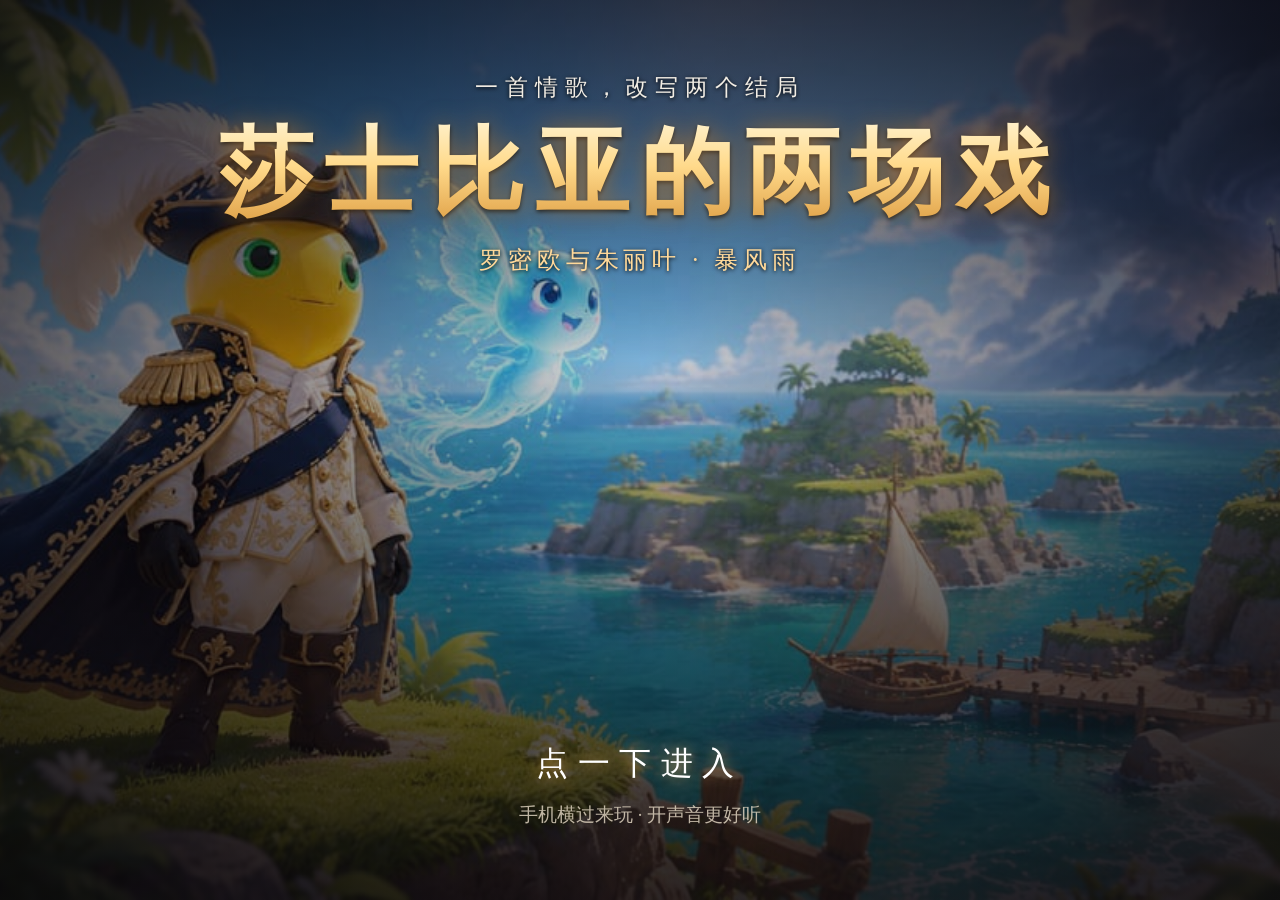
==== index.html @ c7bbabd3 "第 55 轮第一批：一根手指玩（屏幕哪里按都能走），朝走路方向自动唱，音符拐弯追前方约 110 度内的怪，基本必中；技能重做成'唱法'（情歌、回声、环绕声、低音鼓、颤音、抛玫瑰）和'心情'（热恋、心跳" ====
<!doctype html>
<html lang="zh-CN">
<head>
<meta charset="utf-8">
<meta name="viewport" content="width=device-width, initial-scale=1, maximum-scale=1, user-scalable=no, viewport-fit=cover">
<meta name="apple-mobile-web-app-capable" content="yes">
<meta name="mobile-web-app-capable" content="yes">
<meta name="apple-mobile-web-app-status-bar-style" content="black-translucent">
<meta name="apple-mobile-web-app-title" content="罗密欧与朱丽叶">
<link rel="manifest" href="manifest.webmanifest">
<link rel="apple-touch-icon" href="assets/icons/icon-180.png">
<meta name="theme-color" content="#000000">
<title>罗密欧与朱丽叶</title>
<link rel="stylesheet" href="src/style.css?v=20261031k">
<script type="importmap">{ "imports": { "three": "./vendor/three/three.module.js", "three/addons/": "./vendor/three/addons/" } }</script>
</head>
<body>
<div id="stage">
  <canvas id="game"></canvas>
  <div id="hud">加载中……</div>
  <div id="buttons">
    <button id="b-less">怪 −100</button>
    <button id="b-more">怪 +100</button>
    <button id="b-shots">子弹 ×1</button>
    <button id="b-quality">画质 高</button>
    <button id="b-god">无敌 开</button>
  </div>
</div>
<div id="boot"><div class="bt"><small>一首情歌，改写两个结局</small><h1>莎士比亚的两场戏</h1><p>正在打开剧场……</p></div></div>
<div id="rotate">请把手机横过来<small>转不过来的话，先关掉控制中心里的"竖排方向锁定"</small></div>
<script type="module" src="src/boot.js?v=20261031k"></script>
</body>
</html>
---- src/style.css ----
html, body {
  margin: 0; height: 100%; background: #000; overflow: hidden;
  touch-action: none; -webkit-user-select: none; user-select: none; -webkit-touch-callout: none;
}
/* 画面固定 16:9，大小由 main.js 按屏幕算好，居中，多出来的地方是黑边 */
#stage { position: absolute; left: 50%; top: 50%; transform: translate(-50%, -50%); background: #000;
  --sl: env(safe-area-inset-left, 0px); --sr: env(safe-area-inset-right, 0px); --sb: env(safe-area-inset-bottom, 0px); }
#game { display: block; width: 100%; height: 100%; }

#hud {
  position: absolute; left: 8px; top: 6px; color: #fff; pointer-events: none; white-space: pre;
  font: 12px/1.45 -apple-system, "PingFang SC", "Noto Sans SC", sans-serif; text-shadow: 0 1px 2px #000;
}
#buttons { position: absolute; right: 8px; top: 6px; display: flex; gap: 6px; }
#buttons button {
  font: 12px -apple-system, "PingFang SC", "Noto Sans SC", sans-serif; color: #fff;
  background: rgba(0, 0, 0, .45); border: 1px solid rgba(255, 255, 255, .4); border-radius: 6px; padding: 5px 8px;
}

/* 摇杆：手指按下的地方就是摇杆中心 */
.stick {
  position: fixed; width: 120px; height: 120px; margin: -60px 0 0 -60px; border-radius: 50%;
  border: 2px solid rgba(255, 255, 255, .35); background: rgba(255, 255, 255, .08); pointer-events: none; display: none;
}
.stick .knob {
  position: absolute; left: 50%; top: 50%; width: 52px; height: 52px; margin: -26px 0 0 -26px;
  border-radius: 50%; background: rgba(255, 255, 255, .45);
}

#rotate {
  position: fixed; inset: 0; display: none; align-items: center; justify-content: center; flex-direction: column;
  gap: 10px; text-align: center; color: #fff; background: #111; padding: 24px; z-index: 60;
  font: 18px/1.6 -apple-system, "PingFang SC", "Noto Sans SC", sans-serif;
}
#rotate small { font-size: 13px; opacity: .7; }
body.portrait #rotate { display: flex; }

/* ---------- 正式游戏的界面（src/game.js）。--u 是画面高度的 1%，字和框跟着画面大小缩放 ---------- */
#ui { position: absolute; inset: 0; pointer-events: none; color: #f2ede4;
  font-family: "Songti SC", "STSong", "Noto Serif SC", "Noto Serif CJK SC", serif; }
#ui .hide { display: none !important; }
#ui [data-ui], #ui button { pointer-events: auto; }
#vignette { position: absolute; inset: 0; background: radial-gradient(ellipse at 50% 45%, rgba(0,0,0,0) 55%, rgba(8,6,12,.55) 100%); }
#stage.freeze canvas { filter: sepia(.55) contrast(1.08) brightness(.9); transition: filter .8s; }

#bars { position: absolute; left: calc(var(--u) * 2.5 + var(--sl)); top: calc(var(--u) * 2.5); display: grid; gap: calc(var(--u) * .8);
  grid-template-columns: calc(var(--u) * 34) auto; align-items: center; }
#bars .hpbar, #bars .xpbar { height: calc(var(--u) * 1.6); background: rgba(10,8,14,.6); border: 1px solid rgba(217,164,65,.7); border-radius: 99px; overflow: hidden; }
#bars .xpbar { height: calc(var(--u) * 1.1); grid-column: 1; }
#bars .hpbar i, #bars .xpbar i { display: block; height: 100%; width: 0; }
#bars .hpbar i { background: linear-gradient(90deg, #a3283a, #e0566a); }
#bars .xpbar i { background: linear-gradient(90deg, #3fb0a6, #9ff3e8); box-shadow: 0 0 8px #7fe3d8; }
#bars .lv { grid-column: 2; grid-row: 1 / span 2; font-size: calc(var(--u) * 3.4); color: #ffd99a; text-shadow: 0 1px 3px #000; }
#actinfo { position: absolute; right: calc(var(--u) * 2.5 + var(--sr)); top: calc(var(--u) * 2.2); text-align: right; text-shadow: 0 1px 3px #000; }
#actinfo b { display: block; font-size: calc(var(--u) * 3.2); color: #ffd99a; letter-spacing: .1em; }
#actinfo span { font-size: calc(var(--u) * 2.6); opacity: .85; }

#bark { position: absolute; left: 50%; top: calc(var(--u) * 9); transform: translateX(-50%); display: flex; align-items: center;
  gap: calc(var(--u) * 1.4); max-width: 70%; padding: calc(var(--u) * .9) calc(var(--u) * 2.4) calc(var(--u) * .9) calc(var(--u) * .9);
  background: rgba(20,18,28,.82); border: 1px solid rgba(217,164,65,.6); border-radius: 99px; }
#bark.pop { animation: barkin .25s ease-out; }
@keyframes barkin { from { opacity: 0; transform: translate(-50%, -30%); } }
#bark img { width: calc(var(--u) * 7); height: calc(var(--u) * 7); border-radius: 50%; object-fit: cover; object-position: 50% 12%; border: 1px solid #d9a441; }
#bark b { display: block; color: #ffd99a; font-size: calc(var(--u) * 2.4); }
#bark span { font-size: calc(var(--u) * 3); }

#dlg { position: absolute; inset: 0; background: linear-gradient(to top, rgba(8,6,12,.75), rgba(8,6,12,0) 55%); }
#dlg .por { position: absolute; bottom: 0; height: 62%; aspect-ratio: 3 / 4; }
#dlg .por img { width: 100%; height: 100%; object-fit: cover; -webkit-mask-image: radial-gradient(ellipse 60% 62% at 50% 42%, #000 62%, transparent 100%);
  mask-image: radial-gradient(ellipse 60% 62% at 50% 42%, #000 62%, transparent 100%); }
#dlg.side-left .por { left: calc(3% + var(--sl)); }
#dlg.side-right .por { right: calc(3% + var(--sr)); }
#dlg.side-center .por { display: none; }
#dlg .box { position: absolute; bottom: calc(var(--u) * 4 + var(--sb)); left: 24%; right: 24%; min-height: calc(var(--u) * 16);
  padding: calc(var(--u) * 2.2) calc(var(--u) * 3); background: rgba(20,18,28,.88); border: 1px solid #d9a441; border-radius: calc(var(--u) * 1.2);
  box-shadow: 0 0 calc(var(--u) * 3) rgba(0,0,0,.6); }
#dlg.side-left .box { left: 30%; right: calc(6% + var(--sr)); }
#dlg.side-right .box { left: calc(6% + var(--sl)); right: 30%; }
#dlg .who { display: block; color: #ffd99a; font-size: calc(var(--u) * 3); margin-bottom: calc(var(--u) * 1); letter-spacing: .08em; }
#dlg .txt { font-size: calc(var(--u) * 4); line-height: 1.5; }
#dlg.side-center .txt { font-style: italic; text-align: center; color: #e8dcc8; }
#dlg .more { position: absolute; right: calc(var(--u) * 2); bottom: calc(var(--u) * 1.2); font-size: calc(var(--u) * 2.2); color: #d9a441; animation: blink 1s infinite; }
@keyframes blink { 50% { opacity: .2; } }
#dlg .skip, #art button, #cards button { font-family: inherit; color: #f2ede4; cursor: pointer; }
#dlg .skip { position: absolute; right: calc(var(--u) * 2.5 + var(--sr)); top: calc(var(--u) * 2.5); font-size: calc(var(--u) * 2.6);
  background: rgba(20,18,28,.7); border: 1px solid rgba(217,164,65,.6); border-radius: 99px; padding: calc(var(--u) * .6) calc(var(--u) * 2); }

#cards { position: absolute; inset: 0; background: rgba(8,6,12,.62); display: flex; flex-direction: column; align-items: center; justify-content: center; }
#cards h2 { margin: 0 0 calc(var(--u) * 3); font-size: calc(var(--u) * 4.6); font-weight: normal; color: #ffd99a; letter-spacing: .1em; text-shadow: 0 0 12px #000; }
#cards .row { display: flex; gap: calc(var(--u) * 3); }
#cards button { width: calc(var(--u) * 40); min-height: calc(var(--u) * 48); display: flex; flex-direction: column; align-items: center; gap: calc(var(--u) * 1.4);
  padding: calc(var(--u) * 3) calc(var(--u) * 2.4); background: linear-gradient(#2a2232, #1a1622); border: 2px solid #d9a441;
  border-radius: calc(var(--u) * 1.4); box-shadow: inset 0 0 0 calc(var(--u) * .6) #1a1622, inset 0 0 0 calc(var(--u) * .8) rgba(217,164,65,.5), 0 calc(var(--u) * 1) calc(var(--u) * 3) rgba(0,0,0,.6);
  animation: cardin .3s ease-out backwards; }
#cards button:nth-child(2) { animation-delay: .06s; } #cards button:nth-child(3) { animation-delay: .12s; }
@keyframes cardin { from { opacity: 0; transform: translateY(calc(var(--u) * 6)) scale(.9); } }
#cards button:active { transform: scale(.96); }
#cards b { font-size: calc(var(--u) * 5.4); color: #ffd99a; font-weight: normal; letter-spacing: .1em; }
#cards em { font-style: normal; font-size: calc(var(--u) * 2.4); color: #7fe3d8; }
#cards small { font-size: calc(var(--u) * 3); line-height: 1.45; }
#cards q { font-size: calc(var(--u) * 2.5); line-height: 1.5; font-style: italic; color: #d8c8b0; margin-top: auto; }
#cards.choice q { font-size: calc(var(--u) * 3.6); color: #f2ede4; margin: auto 0; }
#cards.choice b { font-size: calc(var(--u) * 3.2); order: 2; }
#cards.choice small { order: 3; font-size: calc(var(--u) * 2.4); opacity: .8; }

#art { position: absolute; inset: 0; background: radial-gradient(ellipse at 40% 50%, #2a2028, #0c0a10); display: flex; align-items: center;
  justify-content: center; gap: calc(var(--u) * 5); animation: artin 1.2s ease-out; }
@keyframes artin { from { opacity: 0; } }
#art .frame { height: 80%; padding: calc(var(--u) * 1.6); background: linear-gradient(135deg, #8a6420, #e6c06a 30%, #9a6e22 55%, #f0d488 80%, #7a5418);
  box-shadow: 0 0 calc(var(--u) * 6) rgba(0,0,0,.8), inset 0 0 calc(var(--u) * 1) rgba(0,0,0,.6); }
#art .frame img { height: 100%; display: block; box-shadow: inset 0 0 20px #000; }
#art .info { width: 40%; }
#art h2 { margin: 0; font-size: calc(var(--u) * 4.4); font-weight: normal; color: #ffd99a; line-height: 1.35; }
#art .by, #art .where { margin: calc(var(--u) * 1) 0 0; font-size: calc(var(--u) * 2.8); opacity: .85; }
#art ul { margin: calc(var(--u) * 2.6) 0 0; padding-left: 1.1em; font-size: calc(var(--u) * 2.9); line-height: 1.55; }
#art li { margin-bottom: calc(var(--u) * 1.2); }
#art li.lead { list-style: none; margin-left: -1.1em; color: #e8a0a8; }
#art .btns { margin-top: calc(var(--u) * 3); display: flex; gap: calc(var(--u) * 2); }
#art button { font-size: calc(var(--u) * 3.2); padding: calc(var(--u) * 1.2) calc(var(--u) * 4); background: #2a2232; border: 1px solid #d9a441; border-radius: 99px; }

#title { position: absolute; inset: 0; background: #0c0a10; overflow: hidden; }
#title .tbg { position: absolute; inset: 0; }
#title .tbg img { width: 100%; height: 100%; object-fit: cover; filter: blur(6px) brightness(.45) saturate(1.1); transform: scale(1.08); }
#title .thead { position: absolute; left: 0; right: 0; top: calc(var(--u) * 5); text-align: center; }
#title h1 { margin: 0; font-size: calc(var(--u) * 8.5); font-weight: normal; color: #ffd99a; letter-spacing: .14em;
  text-shadow: 0 0 calc(var(--u) * 3) rgba(255,184,92,.55), 0 2px 4px #000; }
#title .sub { margin: calc(var(--u) * 1) 0 0; font-size: calc(var(--u) * 3.2); color: #e8dcc8; text-shadow: 0 1px 3px #000; }
#title .stories { position: absolute; left: 50%; top: calc(var(--u) * 24); transform: translateX(-50%); display: flex; gap: calc(var(--u) * 4); }
#title .story { position: relative; width: calc(var(--u) * 64); height: calc(var(--u) * 46); border-radius: calc(var(--u) * 1.6); overflow: hidden;
  border: 2px solid #d9a441; box-shadow: 0 calc(var(--u) * 1.5) calc(var(--u) * 5) rgba(0,0,0,.7); animation: cardin .5s ease-out backwards; }
#title .story:nth-child(2) { animation-delay: .1s; }
#title .story > img { width: 100%; height: 100%; object-fit: cover; animation: kenburns 18s ease-in-out infinite alternate; }
#title .story .st { position: absolute; left: 0; right: 0; bottom: 0; padding: calc(var(--u) * 6) calc(var(--u) * 2.4) calc(var(--u) * 2);
  background: linear-gradient(to top, rgba(8,6,12,.92), rgba(8,6,12,.6) 60%, rgba(8,6,12,0)); }
#title .story b { display: block; font-size: calc(var(--u) * 3.8); font-weight: normal; color: #ffd99a; letter-spacing: .06em; }
#title .story small { display: block; margin-top: calc(var(--u) * .4); font-size: calc(var(--u) * 2.4); color: #e8dcc8; opacity: .85; }
#title .sb { display: flex; gap: calc(var(--u) * 1.4); margin-top: calc(var(--u) * 1.4); }
#title button, #over button, #mem button, #how button { font-family: inherit; color: #f2ede4; cursor: pointer; font-size: calc(var(--u) * 2.8);
  background: rgba(20,18,28,.75); border: 1px solid rgba(217,164,65,.7); border-radius: 99px; padding: calc(var(--u) * .9) calc(var(--u) * 2.6); }
#title button.main, #over button:first-child { background: linear-gradient(#e6b65a, #b9822a); color: #1b1410; border-color: #ffe0a0; font-weight: bold; }
#title.loading .sb button { opacity: .4; pointer-events: none; }
#title .tfoot { position: absolute; left: 0; right: 0; bottom: calc(var(--u) * 9 + var(--sb)); display: flex; justify-content: center; align-items: center; gap: calc(var(--u) * 1.6); }
#title .hello { font-size: calc(var(--u) * 2.8); color: #ffd99a; margin-right: calc(var(--u) * 1.4); text-shadow: 0 1px 3px #000; }
#title .tfoot button { font-size: calc(var(--u) * 2.5); padding: calc(var(--u) * .7) calc(var(--u) * 2.2); }
#title .go { position: absolute; left: 0; right: 0; top: calc(var(--u) * 72); margin: 0; text-align: center; font-size: calc(var(--u) * 3); color: #fff; animation: blink 1.6s infinite; }
#title .ver { position: absolute; bottom: calc(var(--u) * 2 + var(--sb)); right: calc(var(--u) * 3 + var(--sr)); margin: 0; font-size: calc(var(--u) * 2); opacity: .45; }
@keyframes kenburns { from { transform: scale(1.02) translate(0, 0); } to { transform: scale(1.12) translate(-2%, -1.5%); } }

#over { position: absolute; inset: 0; display: flex; flex-direction: column; align-items: center; justify-content: center; text-align: center;
  background: radial-gradient(ellipse at 50% 50%, rgba(20,18,28,.55), rgba(8,6,12,.92)); }
#over h1 { margin: 0; font-size: calc(var(--u) * 9); font-weight: normal; color: #ffd99a; letter-spacing: .12em; text-shadow: 0 0 calc(var(--u) * 3) rgba(255,184,92,.55); }
#over .sub { margin: calc(var(--u) * 2) 0 0; font-size: calc(var(--u) * 3.6); color: #e8dcc8; }
#over .tip { margin: calc(var(--u) * 2) 0 0; font-size: calc(var(--u) * 2.6); opacity: .75; }
#over .btns { margin-top: calc(var(--u) * 5); display: flex; gap: calc(var(--u) * 2); }

#cast { position: absolute; inset: 0; background: rgba(8,6,12,.9); display: flex; flex-direction: column; align-items: center; justify-content: center; }
#cast h2 { margin: 0 0 calc(var(--u) * 3); font-size: calc(var(--u) * 4.6); font-weight: normal; color: #ffd99a; letter-spacing: .2em; }
#cast .row { display: flex; gap: calc(var(--u) * 2.4); }
#cast .c { width: calc(var(--u) * 30); text-align: center; animation: cardin .4s ease-out backwards; }
#cast .c:nth-child(2) { animation-delay: .08s; } #cast .c:nth-child(3) { animation-delay: .16s; } #cast .c:nth-child(4) { animation-delay: .24s; }
#cast .c img { width: 100%; aspect-ratio: 3 / 4; object-fit: cover; border: 2px solid #d9a441; border-radius: calc(var(--u) * 1.2); }
#cast .c b { display: block; margin-top: calc(var(--u) * 1); font-size: calc(var(--u) * 3.4); font-weight: normal; color: #ffd99a; }
#cast .c small { display: block; margin-top: calc(var(--u) * .6); font-size: calc(var(--u) * 2.5); line-height: 1.5; color: #e8dcc8; }
#cast .hint { margin: calc(var(--u) * 3) 0 0; font-size: calc(var(--u) * 2.6); opacity: .7; animation: blink 1.6s infinite; }

#mem, #how { position: absolute; inset: 0; background: rgba(8,6,12,.95); overflow-y: auto; -webkit-overflow-scrolling: touch; touch-action: pan-y; }
#mem .inner, #how .inner { max-width: calc(var(--u) * 150); margin: 0 auto; padding: calc(var(--u) * 4) calc(var(--u) * 4 + var(--sr)) calc(var(--u) * 6) calc(var(--u) * 4 + var(--sl)); }
#mem h2, #how h2 { margin: 0; font-size: calc(var(--u) * 5); font-weight: normal; color: #ffd99a; letter-spacing: .12em; }
#mem .stat { margin: calc(var(--u) * 1) 0 0; font-size: calc(var(--u) * 2.6); color: #e8dcc8; opacity: .85; }
#mem h3 { margin: calc(var(--u) * 3.4) 0 calc(var(--u) * 1.4); font-size: calc(var(--u) * 3.2); font-weight: normal; color: #ffd99a; }
#mem .grid { display: flex; flex-wrap: wrap; gap: calc(var(--u) * 1.4); }
#mem .cell { width: calc(var(--u) * 16); height: calc(var(--u) * 20); border: 1px solid rgba(217,164,65,.6); border-radius: calc(var(--u) * .8); overflow: hidden;
  display: flex; align-items: center; justify-content: center; background: #1a1622; }
#mem .cell.wide { width: calc(var(--u) * 26); height: calc(var(--u) * 14.6); }
#mem .cell img { width: 100%; height: 100%; object-fit: cover; }
#mem .cell span { font-size: calc(var(--u) * 5); color: rgba(217,164,65,.4); }
#mem .said { margin: 0; padding-left: 1.2em; font-size: calc(var(--u) * 2.9); line-height: 1.6; }
#mem .said small { display: block; font-size: calc(var(--u) * 2.2); opacity: .6; }
#mem .btns, #how .btns { margin-top: calc(var(--u) * 4); display: flex; gap: calc(var(--u) * 2); }
#how ul { margin: calc(var(--u) * 2.5) 0 0; padding-left: 1.2em; font-size: calc(var(--u) * 3.2); line-height: 1.7; }
#how b { color: #ffd99a; font-weight: normal; }
#viewer { position: absolute; inset: 0; background: rgba(0,0,0,.92); display: flex; align-items: center; justify-content: center; }
#viewer img { max-width: 94%; max-height: 92%; border: 2px solid #d9a441; }

#dlg .cg { position: absolute; inset: 0; overflow: hidden; background: #000; }
#dlg .cg img { width: 100%; height: 100%; object-fit: cover; }
#dlg .cg.kb img { animation: kenburns 16s ease-out forwards, cgin .6s ease-out; }
@keyframes cgin { from { opacity: 0; } }
#dlg .cg ~ .por, #dlg .cg ~ .box { z-index: 1; }
#fps { position: absolute; left: calc(var(--u) * 2.5 + var(--sl)); bottom: calc(var(--u) * 2 + var(--sb)); font: calc(var(--u) * 2.4) monospace; opacity: .8; }
#boss { position: absolute; left: 50%; top: calc(var(--u) * 2.2); transform: translateX(-50%); width: calc(var(--u) * 60); text-align: center; }
#boss b { font-size: calc(var(--u) * 2.6); font-weight: normal; color: #e8a0a8; letter-spacing: .1em; text-shadow: 0 1px 3px #000; }
#boss .bossbar { height: calc(var(--u) * 1.6); margin-top: calc(var(--u) * .5); background: rgba(10,8,14,.7); border: 1px solid #d9a441; border-radius: 99px; overflow: hidden; }
#boss .bossbar i { display: block; height: 100%; width: 100%; background: linear-gradient(90deg, #5a2a7a, #c050a0); }
#acttitle { position: absolute; left: 0; right: 0; top: 30%; text-align: center; }
#acttitle b { font-size: calc(var(--u) * 8); font-weight: normal; color: #ffd99a; letter-spacing: .2em; text-shadow: 0 0 calc(var(--u) * 3) rgba(255,184,92,.6), 0 2px 4px #000; }
#acttitle.pop { animation: acttitle 2.6s ease-out forwards; }
@keyframes acttitle { 0% { opacity: 0; transform: scale(.92); } 15% { opacity: 1; transform: none; } 75% { opacity: 1; } 100% { opacity: 0; } }
#calm { position: absolute; left: 50%; top: calc(var(--u) * 2.2); transform: translateX(-50%); width: calc(var(--u) * 60); text-align: center; }
#calm b { font-size: calc(var(--u) * 2.6); font-weight: normal; color: #f2ede4; letter-spacing: .1em; text-shadow: 0 1px 3px #000; }
#calm .bossbar { height: calc(var(--u) * 1.6); margin-top: calc(var(--u) * .5); background: rgba(10,8,14,.7); border: 1px solid #d9a441; border-radius: 99px; overflow: hidden; }
#calm .bossbar i { display: block; height: 100%; width: 100%; background: linear-gradient(90deg, #f2ede4, #ffd99a); box-shadow: 0 0 8px #ffb85c; }
#calm.hit .bossbar { border-color: #ff6a6a; box-shadow: 0 0 10px #ff4a4a; }
#calm.hit b { color: #ffb0b0; }
#tools { position: absolute; right: calc(var(--u) * 2.5 + var(--sr)); top: calc(var(--u) * 13); display: flex; gap: calc(var(--u) * 1.2); }
#tools button, #pause button { font-family: inherit; color: #f2ede4; font-size: calc(var(--u) * 2.4); background: rgba(20,18,28,.7);
  border: 1px solid rgba(217,164,65,.6); border-radius: 99px; padding: calc(var(--u) * .6) calc(var(--u) * 1.8); cursor: pointer; }
#pause { position: absolute; inset: 0; background: rgba(8,6,12,.7); display: flex; flex-direction: column; align-items: center; justify-content: center; gap: calc(var(--u) * 2.5); }
#pause h2 { margin: 0 0 calc(var(--u) * 2); font-size: calc(var(--u) * 7); font-weight: normal; color: #ffd99a; letter-spacing: .2em; }
#pause button { font-size: calc(var(--u) * 3.4); padding: calc(var(--u) * 1.2) calc(var(--u) * 6); }

/* 开始画面底部的全屏提示（应用内浏览器、iPhone 的 Safari） */
#title .fshint { position: absolute; left: 50%; bottom: calc(var(--u) * 3 + var(--sb)); transform: translateX(-50%); max-width: 80%;
  margin: 0; padding: calc(var(--u) * 1) calc(var(--u) * 2.4); font-size: calc(var(--u) * 2.5); line-height: 1.5; color: #f2ede4;
  background: rgba(20,18,28,.8); border: 1px solid rgba(217,164,65,.6); border-radius: calc(var(--u) * 1.4); }
#title .fshint b { color: #ffd99a; font-weight: normal; }
#dlg .skip { z-index: 2; }
#ui.day #vignette { opacity: .35; }

/* 封面（10-31 用户要的"进入游戏的页面"）：两张主图交替、慢慢推近，标题，点一下进入 */
#cover { position: absolute; inset: 0; overflow: hidden; background: #0c0a10 url(../assets/cg/key-rj.jpg) center / cover no-repeat; cursor: pointer; transition: opacity .45s; }
#cover.leave { opacity: 0; }
#cover .cbg img { position: absolute; inset: 0; width: 100%; height: 100%; object-fit: cover; }
#cover .cbg .c1 { animation: kenburns 12s ease-in-out infinite alternate, coverA 12s ease-in-out infinite; }
#cover .cbg .c2 { animation: kenburns 12s ease-in-out infinite alternate-reverse, coverB 12s ease-in-out infinite; }
@keyframes coverA { 0%, 40% { opacity: 1; } 50%, 90% { opacity: 0; } 100% { opacity: 1; } }
@keyframes coverB { 0%, 40% { opacity: 0; } 50%, 90% { opacity: 1; } 100% { opacity: 0; } }
#cover::after { content: ''; position: absolute; inset: 0; background: radial-gradient(ellipse at 50% 40%, rgba(8,6,12,.15), rgba(8,6,12,.75) 85%), linear-gradient(to bottom, rgba(8,6,12,.55), rgba(8,6,12,0) 40%, rgba(8,6,12,.6)); }
#cover .clogo { position: absolute; z-index: 1; left: 0; right: 0; top: calc(var(--u) * 10); text-align: center; animation: logoin 1.4s ease-out; }
@keyframes logoin { from { opacity: 0; transform: translateY(calc(var(--u) * -3)); letter-spacing: .4em; } }
#cover .clogo small { display: block; font-size: calc(var(--u) * 3.2); color: #f2ede4; letter-spacing: .3em; text-shadow: 0 1px 4px #000; }
#cover .clogo h1 { margin: calc(var(--u) * 1) 0 0; font-size: calc(var(--u) * 13); font-weight: normal; color: #ffe2a8; letter-spacing: .12em;
  text-shadow: 0 0 calc(var(--u) * 4) rgba(255,184,92,.75), 0 calc(var(--u) * .4) calc(var(--u) * 1) #000; }
#cover .clogo p { margin: calc(var(--u) * 1) 0 0; font-size: calc(var(--u) * 3.4); color: #ffd99a; letter-spacing: .2em; text-shadow: 0 1px 4px #000; }
#cover .cgo { position: absolute; z-index: 1; left: 0; right: 0; bottom: calc(var(--u) * 16 + var(--sb)); margin: 0; text-align: center; font-size: calc(var(--u) * 4.4); color: #fff; letter-spacing: .3em; animation: blink 1.6s infinite; text-shadow: 0 0 calc(var(--u) * 2) rgba(255,184,92,.8); }
#cover .chint { position: absolute; z-index: 1; left: 0; right: 0; bottom: calc(var(--u) * 10 + var(--sb)); margin: 0; text-align: center; font-size: calc(var(--u) * 2.6); color: #e8dcc8; opacity: .8; }
#cover .fshint2 { position: absolute; z-index: 1; left: 50%; bottom: calc(var(--u) * 3 + var(--sb)); transform: translateX(-50%); max-width: 80%; margin: 0; font-size: calc(var(--u) * 2.4); color: #f2ede4; opacity: .85; text-align: center; }
#cover .fshint2 b { color: #ffd99a; font-weight: normal; }

/* 选关卡 */
#title .acts { display: flex; flex-wrap: wrap; gap: calc(var(--u) * 1); margin-top: calc(var(--u) * 1.2); align-items: center; }
#title button.act { font-size: calc(var(--u) * 2.5); padding: calc(var(--u) * .6) calc(var(--u) * 1.6); background: rgba(20,18,28,.8); }
#title button.act i { font-style: normal; color: #ffd99a; margin-right: calc(var(--u) * .5); font-size: calc(var(--u) * 2.1); }
#title button.act.done::after { content: ' ✓'; color: #7fe3d8; }
#title .acts .more { font-size: calc(var(--u) * 2.2); opacity: .6; }
#title .story { height: calc(var(--u) * 52); }
#title .story .st small { display: none; }

/* 一打开网页就有的封面（游戏代码还没下完时，不是黑屏） */
#boot { position: fixed; inset: 0; z-index: 50; background: #0c0a10 url(../assets/cg/key-rj.jpg) center / cover no-repeat; color: #ffe2a8; font-family: -apple-system, "PingFang SC", "Noto Sans SC", sans-serif; }
#boot::before { content: ''; position: absolute; inset: 0; background: radial-gradient(ellipse at 50% 40%, rgba(8,6,12,.2), rgba(8,6,12,.78) 85%); }
#boot .bt { position: absolute; left: 0; right: 0; top: 22vh; text-align: center; }
#boot small { display: block; font-size: 3.4vmin; color: #f2ede4; letter-spacing: .3em; }
#boot h1 { margin: 1vmin 0 0; font-size: 12vmin; font-weight: normal; letter-spacing: .12em; text-shadow: 0 0 4vmin rgba(255,184,92,.75), 0 .4vmin 1vmin #000; }
#boot p { margin: 14vmin 0 0; font-size: 4vmin; color: #fff; letter-spacing: .2em; animation: blink 1.6s infinite; }
/* 开打前第二批模型还没下完时的进度 */
#wait { position: absolute; left: 50%; top: 50%; transform: translate(-50%, -50%); z-index: 6; text-align: center; padding: calc(var(--u) * 2.4) calc(var(--u) * 5); background: rgba(10,8,14,.75); border-radius: calc(var(--u) * 2); color: #f2ede4; font-size: calc(var(--u) * 3); letter-spacing: .15em; }
#wait b { display: block; margin: calc(var(--u) * .6) 0; font-size: calc(var(--u) * 7); font-weight: normal; color: #ffd99a; }
#wait small { display: block; font-size: calc(var(--u) * 2.2); opacity: .7; letter-spacing: .05em; }

/* ---------- 10-31 第 48 轮：文字和框做得像游戏，不像"硬打的字" ----------
   标题用宋体系的衬线字（苹果手机自带"宋体-简"），金色渐变 + 外发光；对话框是双层金边的深色框，名字是一块小牌子；
   喊话是带小尾巴的气泡；幕名两边有花饰线，下面写这一幕要做什么。 */
#ui { --serif: "Songti SC", "STSongti-SC-Bold", "STSong", "Noto Serif SC", "Source Han Serif SC", "Noto Serif CJK SC", serif; }
#acttitle b, #cards h2, #title h1, #cover .clogo h1, #boot h1, #over h1, #art h2, #mem h2, #how h2, #pause h2, #cast h2 {
  font-family: var(--serif); font-weight: 900;
  background: linear-gradient(180deg, #fff6d8 0%, #ffd98a 45%, #d9963a 100%); -webkit-background-clip: text; background-clip: text; color: transparent;
  text-shadow: none; filter: drop-shadow(0 0 calc(var(--u, 4px) * 1.6) rgba(255, 170, 70, .55)) drop-shadow(0 2px 2px rgba(0, 0, 0, .8));
}
#acttitle { text-align: center; }
#acttitle b { display: inline-block; padding: 0 calc(var(--u) * 9); position: relative; }
#acttitle b::before, #acttitle b::after { content: ''; position: absolute; top: 52%; width: calc(var(--u) * 7); height: 2px; background: linear-gradient(90deg, transparent, #ffd98a); }
#acttitle b::before { left: 0; } #acttitle b::after { right: 0; transform: scaleX(-1); }
#acttitle small { display: block; margin-top: calc(var(--u) * 1.4); font-family: var(--serif); font-size: calc(var(--u) * 3.4); color: #fff1d0; letter-spacing: .12em; text-shadow: 0 0 calc(var(--u) * 1.2) rgba(0,0,0,.9), 0 1px 2px #000; }
#acttitle small::before { content: '目标 · '; color: #ffd98a; }

#dlg .box { font-family: var(--serif); background: linear-gradient(180deg, rgba(36, 26, 40, .92), rgba(18, 13, 22, .94));
  border: 1px solid #c99a4a; border-radius: calc(var(--u) * 1.2);
  box-shadow: inset 0 0 0 calc(var(--u) * .5) rgba(18, 13, 22, .95), inset 0 0 0 calc(var(--u) * .5 + 1px) rgba(255, 217, 138, .55), 0 calc(var(--u) * 1) calc(var(--u) * 3) rgba(0, 0, 0, .6);
  padding-top: calc(var(--u) * 3.4); }
#dlg .who { position: absolute; top: calc(var(--u) * -2.6); left: calc(var(--u) * 3); margin: 0; padding: calc(var(--u) * .5) calc(var(--u) * 2.6);
  font-family: var(--serif); font-weight: 900; font-size: calc(var(--u) * 3); color: #2a1a10; letter-spacing: .15em;
  background: linear-gradient(180deg, #ffe7a8, #d9a441); border-radius: calc(var(--u) * .6); box-shadow: 0 2px 6px rgba(0,0,0,.5); text-shadow: none; }
#dlg .who:empty { display: none; }
#dlg .txt { color: #fbf3e2; text-shadow: 0 1px 2px #000; }

#bark { font-family: var(--serif); background: linear-gradient(180deg, rgba(255, 248, 230, .96), rgba(244, 228, 196, .96)); color: #3a2414;
  border: 2px solid #c99a4a; border-radius: calc(var(--u) * 3); box-shadow: 0 calc(var(--u) * .8) calc(var(--u) * 2.4) rgba(0,0,0,.45); text-shadow: none; }
#bark::after { content: ''; position: absolute; left: calc(var(--u) * 8); bottom: calc(var(--u) * -1.6); width: calc(var(--u) * 2.4); height: calc(var(--u) * 2.4);
  background: #f4e4c4; border-right: 2px solid #c99a4a; border-bottom: 2px solid #c99a4a; transform: rotate(45deg); }
#bark b { color: #9a5a1c; font-weight: 900; letter-spacing: .1em; }
#bark span { color: #3a2414; }

#cards button { font-family: var(--serif); background: linear-gradient(180deg, rgba(48, 34, 52, .96), rgba(20, 14, 24, .97));
  border: 1px solid #c99a4a; box-shadow: inset 0 0 0 calc(var(--u) * .6) rgba(20, 14, 24, .9), inset 0 0 0 calc(var(--u) * .6 + 1px) rgba(255, 217, 138, .5), 0 calc(var(--u) * 1) calc(var(--u) * 3) rgba(0,0,0,.55); }
#cards b { font-weight: 900; background: linear-gradient(180deg, #fff6d8, #e8a648); -webkit-background-clip: text; background-clip: text; color: transparent; }
#cards b::before { content: '♪ '; }

#bars .lv, #actinfo b { font-family: var(--serif); font-weight: 900; }
#actinfo span.goal { display: block; font-family: var(--serif); font-size: calc(var(--u) * 2.5); color: #fff1d0; opacity: .95; }
#actinfo span.tm { display: block; }

/* 手感：伤害数字、连击、夸奖、受伤时屏幕边缘发红 */
#fx { position: absolute; inset: 0; pointer-events: none; overflow: hidden; z-index: 2; }
#fx .num { position: absolute; transform: translate(-50%, -50%); font: 900 calc(var(--u) * 3.2) var(--serif, serif); color: #fff6d8; opacity: 0;
  text-shadow: 0 0 calc(var(--u) * .8) rgba(255, 170, 60, .9), 0 2px 2px #000; }
#fx .num.crit { color: #ffd060; font-size: calc(var(--u) * 4.2); }
#fx .num.big { color: #ff8a5c; font-size: calc(var(--u) * 5.2); }
#fx .num.go { animation: numup .7s ease-out forwards; }
@keyframes numup { 0% { opacity: 0; transform: translate(-50%, -30%) scale(.6); } 15% { opacity: 1; transform: translate(-50%, -60%) scale(1.25); } 100% { opacity: 0; transform: translate(-50%, -180%) scale(1); } }
#combo { position: absolute; right: calc(var(--u) * 3 + var(--sr)); top: 34%; text-align: right; font-family: var(--serif, serif); }
#combo b { display: block; font-size: calc(var(--u) * 7.5); font-weight: 900; color: transparent; background: linear-gradient(180deg, #fff6d8, #ff9a3a); -webkit-background-clip: text; background-clip: text;
  filter: drop-shadow(0 0 calc(var(--u) * 1.4) rgba(255, 140, 50, .7)) drop-shadow(0 2px 2px #000); }
#combo small { font-size: calc(var(--u) * 2.6); color: #ffe7b0; letter-spacing: .3em; text-shadow: 0 1px 2px #000; }
#combo.pop b { animation: combopop .18s ease-out; }
@keyframes combopop { 0% { transform: scale(1.35); } 100% { transform: scale(1); } }
#fx .cheer { position: absolute; left: 50%; top: 30%; transform: translate(-50%, -50%); font: 900 calc(var(--u) * 9) var(--serif, serif); letter-spacing: .1em; white-space: nowrap;
  color: transparent; background: linear-gradient(180deg, #fff6d8, #ffb04a); -webkit-background-clip: text; background-clip: text;
  filter: drop-shadow(0 0 calc(var(--u) * 2) rgba(255, 150, 60, .8)) drop-shadow(0 3px 3px #000); animation: cheer 1.6s ease-out forwards; }
@keyframes cheer { 0% { opacity: 0; transform: translate(-50%, -50%) scale(.4) rotate(-6deg); } 15% { opacity: 1; transform: translate(-50%, -50%) scale(1.15) rotate(2deg); } 30% { transform: translate(-50%, -50%) scale(1) rotate(0); } 80% { opacity: 1; } 100% { opacity: 0; transform: translate(-50%, -70%) scale(1); } }
#vignette.hurt { animation: hurtflash .45s ease-out; }
@keyframes hurtflash { 0% { box-shadow: inset 0 0 calc(var(--u) * 14) rgba(220, 30, 40, .85); } 100% { box-shadow: inset 0 0 calc(var(--u) * 14) rgba(220, 30, 40, 0); } }
#fx .ftext { position: absolute; transform: translate(-50%, -50%); white-space: nowrap; font: 900 calc(var(--u) * 3.6) var(--serif, serif); color: #fff3c8;
  text-shadow: 0 0 calc(var(--u) * 1) rgba(255, 120, 40, .9), 0 2px 2px #000; animation: ftext 1.3s ease-out forwards; }
@keyframes ftext { 0% { opacity: 0; transform: translate(-50%, -30%) scale(.5); } 15% { opacity: 1; transform: translate(-50%, -60%) scale(1.15); } 80% { opacity: 1; } 100% { opacity: 0; transform: translate(-50%, -140%) scale(1); } }
#fx .hide { display: none !important; }
#acttitle i.day { display: block; font-style: normal; font-family: var(--serif, serif); font-size: calc(var(--u) * 3); color: #f0c8b8; letter-spacing: .3em; margin-bottom: calc(var(--u) * 1); text-shadow: 0 1px 3px #000; }
#actinfo span.day { display: block; font-family: var(--serif, serif); font-size: calc(var(--u) * 2.4); color: #ffb4a0; }
#tools { top: calc(var(--u) * 19); }

/* 观众剪影、扔玫瑰和番茄 */
#fx #crowd { position: absolute; left: 0; right: 0; bottom: 0; height: calc(var(--u) * 4.6); opacity: .55;
  background: radial-gradient(circle at 50% 100%, rgba(8,5,10,.92) 0 46%, transparent 48%) 0 100% / calc(var(--u) * 6.5) calc(var(--u) * 6) repeat-x,
              radial-gradient(circle at 50% 100%, rgba(20,12,22,.85) 0 46%, transparent 48%) calc(var(--u) * 3.2) 100% / calc(var(--u) * 6.5) calc(var(--u) * 4.4) repeat-x; }
#fx .throw { position: absolute; bottom: calc(var(--u) * 2); font-style: normal; font-size: calc(var(--u) * 5); animation: throw 1.5s cubic-bezier(.2,.7,.4,1) both; }
@keyframes throw { 0% { transform: translate(0, 0) rotate(0); opacity: 0; } 8% { opacity: 1; } 70% { transform: translate(var(--dx), calc(-1 * var(--h))) rotate(400deg); opacity: 1; } 100% { transform: translate(var(--dx), calc(-1 * var(--h) + 8vh)) rotate(520deg); opacity: 0; } }
/* 后台（买永久本事）、结局海报、微信全屏提示 */
#shop, #poster, #wxguide { position: absolute; inset: 0; background: rgba(10,8,14,.88); display: flex; flex-direction: column; align-items: center; justify-content: center; text-align: center; color: #f2ede4; z-index: 8; }
#shop .inner { width: 80%; }
#shop .have { font-size: calc(var(--u) * 3.4); color: #ffb4c0; margin: 0 0 calc(var(--u) * 2); }
#shop .items { display: flex; gap: calc(var(--u) * 2); justify-content: center; }
#shop .items button { width: calc(var(--u) * 30); padding: calc(var(--u) * 2); display: flex; flex-direction: column; gap: calc(var(--u) * 1); font-family: var(--serif, serif); color: #f2ede4;
  background: linear-gradient(180deg, rgba(48,34,52,.96), rgba(20,14,24,.97)); border: 1px solid #c99a4a; border-radius: calc(var(--u) * 1.2); }
#shop .items button b { font-size: calc(var(--u) * 3.6); color: #ffd98a; } #shop .items button small { font-size: calc(var(--u) * 2.6); } #shop .items button em { font-style: normal; font-size: calc(var(--u) * 2.4); color: #ffb4c0; }
#shop .items button:disabled { opacity: .45; }
#shop .note { font-size: calc(var(--u) * 2.4); opacity: .75; margin: calc(var(--u) * 2.4) auto; max-width: 70%; }
#shop .btns button, #poster .btns button, #wxguide .btns button { font-family: inherit; font-size: calc(var(--u) * 3); color: #2a1a10; background: linear-gradient(180deg, #ffe7a8, #d9a441); border: 0; border-radius: 99px; padding: calc(var(--u) * 1) calc(var(--u) * 4); }
#poster img { max-height: 76%; max-width: 60%; border: 2px solid #c99a4a; box-shadow: 0 0 calc(var(--u) * 4) rgba(255,180,90,.35); }
#poster p { font-size: calc(var(--u) * 2.8); margin: calc(var(--u) * 1.6) 0; }
#wxguide h2 { font-family: var(--serif, serif); font-size: calc(var(--u) * 6); color: #ffd98a; margin: 0 0 calc(var(--u) * 2); }
#wxguide p { font-size: calc(var(--u) * 3.2); line-height: 1.7; margin: 0 0 calc(var(--u) * 3); } #wxguide b { color: #ffd98a; }
#wxguide .arrow { position: absolute; right: calc(var(--u) * 4); top: calc(var(--u) * 1); font-size: calc(var(--u) * 12); color: #ffd98a; animation: blink 1s infinite; }

/* 技能卡：唱法（金）、心情（粉）、进化（彩虹边）、命运卡（墨水蓝）；"现在推荐"和进化配方 */
#cards button { position: relative; }
#cards button .tag { position: absolute; top: calc(var(--u) * -1.6); left: 50%; transform: translateX(-50%); font-style: normal; font-size: calc(var(--u) * 2.2); padding: calc(var(--u) * .3) calc(var(--u) * 1.6);
  border-radius: 99px; background: #d9a441; color: #2a1a10; font-weight: 900; letter-spacing: .15em; white-space: nowrap; }
#cards button.mood .tag { background: #ff9ab8; }
#cards button.evo { border-color: #fff; box-shadow: 0 0 calc(var(--u) * 3) rgba(255, 220, 120, .8), inset 0 0 calc(var(--u) * 2) rgba(255, 180, 255, .35); }
#cards button.evo .tag { background: linear-gradient(90deg, #ffd060, #ff8ab8, #8ad8ff); }
#cards button.fate { border-color: #8ab4ff; background: linear-gradient(180deg, rgba(24, 30, 60, .96), rgba(10, 12, 28, .97)); }
#cards button.fate .tag { background: #8ab4ff; }
#cards button .rec { font-style: normal; font-size: calc(var(--u) * 2.2); color: #7fe3d8; }
#cards button .recipe { font-style: normal; font-size: calc(var(--u) * 2.1); color: #ffb4c0; }
#cards .reroll { margin-top: calc(var(--u) * 2.4); font-family: inherit; font-size: calc(var(--u) * 2.6); color: #f2ede4; background: rgba(40, 30, 50, .85); border: 1px solid #c99a4a; border-radius: 99px; padding: calc(var(--u) * .8) calc(var(--u) * 3); }
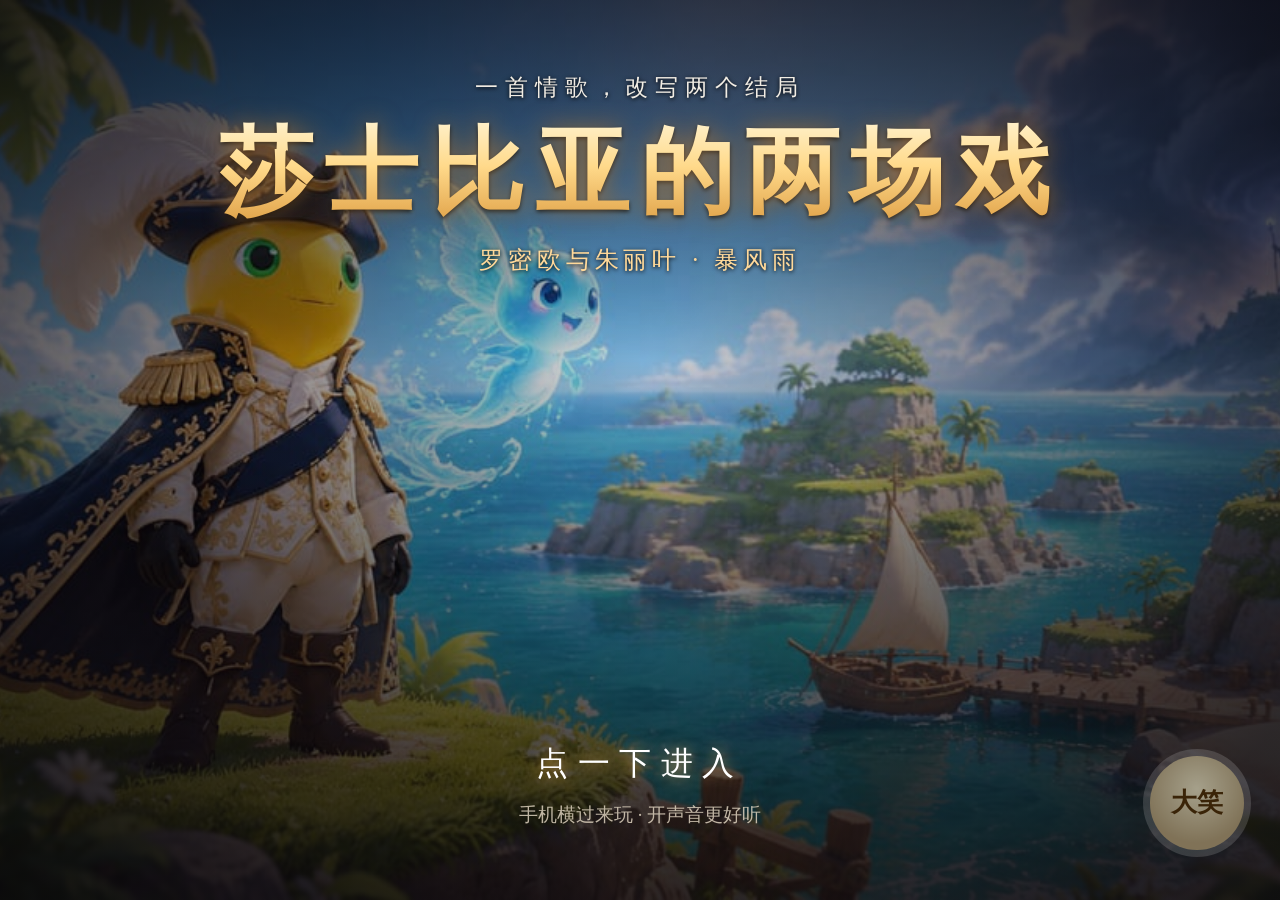
==== commit 53834ee0: "第 57 轮第二批：大招'捧腹大笑'（从队友版拿来大奶蛙模型和 MIT 的动图、笑声；打动怪攒能量，右下角按钮或 V 键，3 秒 5 圈全屏声波、不掉血，莎士比亚抱怨'别笑了这是悲剧'）；每幕一次倒下" ====
--- a/index.html
+++ b/index.html
@@ -11,7 +11,7 @@
 <link rel="apple-touch-icon" href="assets/icons/icon-180.png">
 <meta name="theme-color" content="#000000">
 <title>罗密欧与朱丽叶</title>
-<link rel="stylesheet" href="src/style.css?v=20261031k">
+<link rel="stylesheet" href="src/style.css?v=20261031n">
 <script type="importmap">{ "imports": { "three": "./vendor/three/three.module.js", "three/addons/": "./vendor/three/addons/" } }</script>
 </head>
 <body>
@@ -28,6 +28,6 @@
 </div>
 <div id="boot"><div class="bt"><small>一首情歌，改写两个结局</small><h1>莎士比亚的两场戏</h1><p>正在打开剧场……</p></div></div>
 <div id="rotate">请把手机横过来<small>转不过来的话，先关掉控制中心里的"竖排方向锁定"</small></div>
-<script type="module" src="src/boot.js?v=20261031k"></script>
+<script type="module" src="src/boot.js?v=20261031n"></script>
 </body>
 </html>
--- a/src/style.css
+++ b/src/style.css
@@ -33,7 +33,7 @@
   font: 18px/1.6 -apple-system, "PingFang SC", "Noto Sans SC", sans-serif;
 }
 #rotate small { font-size: 13px; opacity: .7; }
-body.portrait #rotate { display: flex; }
+body.portrait #rotate { display: none; }   /* 10-31 第 57 轮：竖屏也能玩，不再提示横过来 */
 
 /* ---------- 正式游戏的界面（src/game.js）。--u 是画面高度的 1%，字和框跟着画面大小缩放 ---------- */
 #ui { position: absolute; inset: 0; pointer-events: none; color: #f2ede4;
@@ -363,3 +363,38 @@
 #cards button .rec { font-style: normal; font-size: calc(var(--u) * 2.2); color: #7fe3d8; }
 #cards button .recipe { font-style: normal; font-size: calc(var(--u) * 2.1); color: #ffb4c0; }
 #cards .reroll { margin-top: calc(var(--u) * 2.4); font-family: inherit; font-size: calc(var(--u) * 2.6); color: #f2ede4; background: rgba(40, 30, 50, .85); border: 1px solid #c99a4a; border-radius: 99px; padding: calc(var(--u) * .8) calc(var(--u) * 3); }
+#cards .reroll { width: auto !important; min-height: 0 !important; display: inline-block !important; box-shadow: none !important; animation: none !important; gap: 0 !important; }
+
+/* ---------- 竖屏（10-31 第 57 轮） ---------- */
+#stage.portrait #cards .row { flex-direction: column; gap: calc(var(--u) * 2.4); }
+#stage.portrait #cards button { width: calc(var(--u) * 80); min-height: calc(var(--u) * 26); padding: calc(var(--u) * 2.2) calc(var(--u) * 3); }
+#stage.portrait #cards h2 { font-size: calc(var(--u) * 5.4); text-align: center; padding: 0 calc(var(--u) * 4); }
+#stage.portrait #dlg .box, #stage.portrait #dlg.side-left .box, #stage.portrait #dlg.side-right .box { left: 4%; right: 4%; bottom: calc(var(--u) * 6 + var(--sb)); min-height: calc(var(--u) * 26); }
+#stage.portrait #dlg .por { height: 30%; bottom: calc(var(--u) * 34 + var(--sb)); }
+#stage.portrait #dlg .txt { font-size: calc(var(--u) * 4.6); }
+#stage.portrait #title .stories { flex-direction: column; gap: calc(var(--u) * 3); }
+#stage.portrait #title .story { width: calc(var(--u) * 90); height: calc(var(--u) * 58); }
+#stage.portrait #title .thead { padding-top: calc(var(--u) * 8); }
+#stage.portrait #title .tfoot { flex-wrap: wrap; justify-content: center; gap: calc(var(--u) * 1.6); }
+#stage.portrait #art { flex-direction: column; overflow-y: auto; }
+#stage.portrait #art .frame { height: 42%; }
+#stage.portrait #art .frame img { height: 100%; width: auto; max-width: 92vw; object-fit: contain; }
+#stage.portrait #art .info { max-width: 90%; }
+#stage.portrait #cover .clogo { top: calc(var(--u) * 30); }
+#stage.portrait #cover .clogo h1 { font-size: calc(var(--u) * 11); }
+#stage.portrait #actinfo b { font-size: calc(var(--u) * 4); }
+#stage.portrait #bark { top: calc(var(--u) * 30); max-width: 86%; }
+#stage.portrait #shop .items { flex-wrap: wrap; } #stage.portrait #shop .items button { width: calc(var(--u) * 40); }
+#stage.portrait #combo { top: 46%; }
+#stage.portrait #mem .inner, #stage.portrait #how .inner { max-width: 92%; }
+
+#cards .reroll.hide { display: none !important; }
+/* 大招按钮：右下角的圆，外圈按能量转满；攒满了发光 */
+#ult { position: absolute; right: calc(var(--u) * 4 + var(--sr)); bottom: calc(var(--u) * 6 + var(--sb)); width: calc(var(--u) * 15); height: calc(var(--u) * 15); border-radius: 50%; border: 0; z-index: 3;
+  background: conic-gradient(#ffd060 calc(var(--f, 0) * 360deg), rgba(255,255,255,.15) 0); padding: calc(var(--u) * 1); font-family: var(--serif, serif); }
+#ult i { position: absolute; inset: calc(var(--u) * 1); border-radius: 50%; background: radial-gradient(circle at 50% 35%, #ffe680, #e0a020 70%); filter: grayscale(.7) brightness(.7); }
+#ult b { position: relative; font-size: calc(var(--u) * 3.6); font-weight: 900; color: #3a2408; }
+#ult.ready i { filter: none; box-shadow: 0 0 calc(var(--u) * 3) rgba(255, 210, 80, .9); animation: ultpulse .8s infinite alternate; }
+@keyframes ultpulse { to { transform: scale(1.07); } }
+#stage.portrait #ult { width: calc(var(--u) * 20); height: calc(var(--u) * 20); bottom: calc(var(--u) * 10 + var(--sb)); }
+#laughgif { position: absolute; left: calc(var(--u) * 3 + var(--sl)); top: calc(var(--u) * 12); width: calc(var(--u) * 24); z-index: 3; pointer-events: none; filter: drop-shadow(0 0 calc(var(--u) * 2) rgba(255,220,120,.8)); }
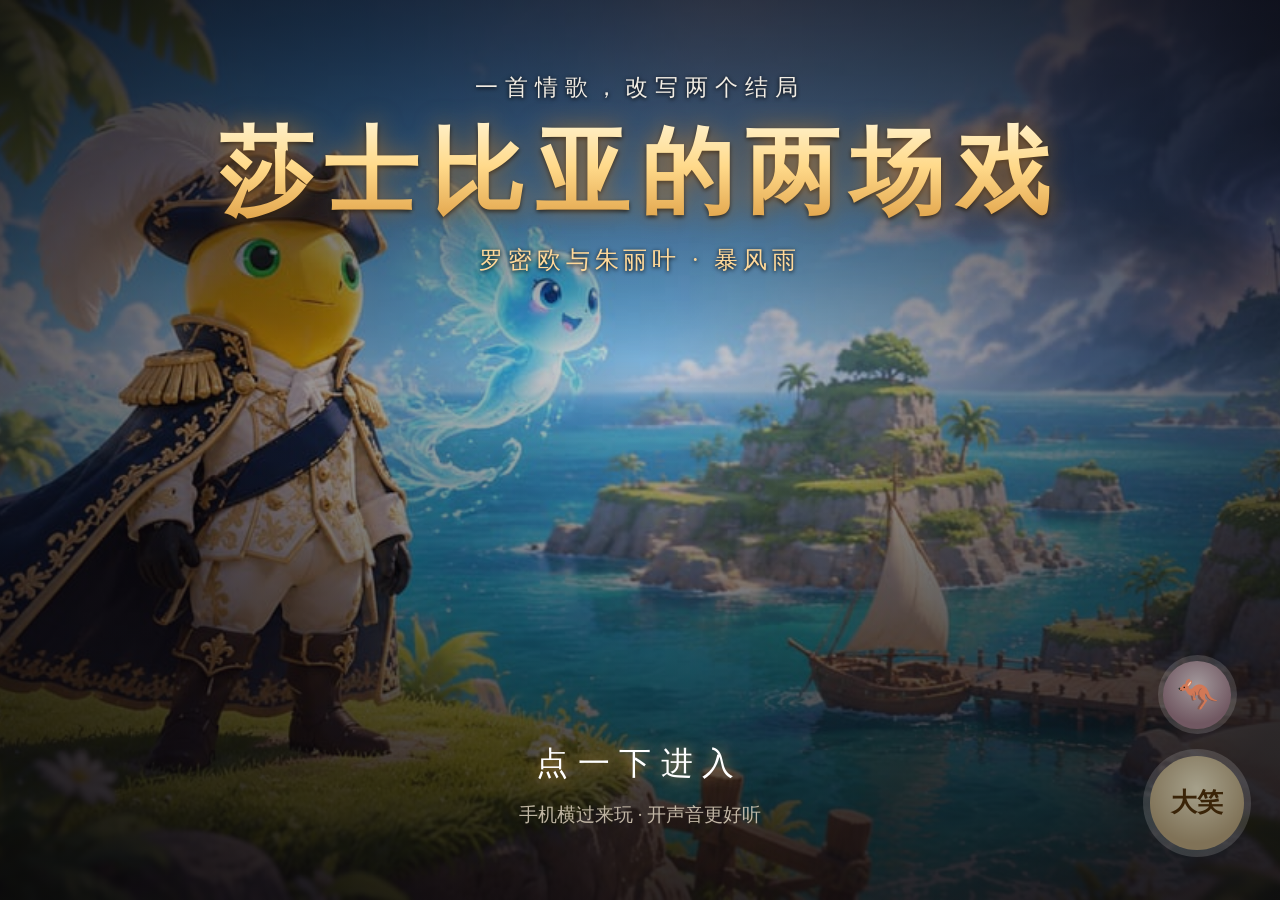
==== commit 3f4a0dce: "第 59 轮：进游戏先选版本：经典版（这个游戏）和抽象版（队友的奶蛙缝合版 naiwa/，原样不动），选择页面能'换版本'；经典版不放队友的梗音效。顺带上线第 58 轮已测过的：双摇杆回来（横屏左走右" ====
--- a/index.html
+++ b/index.html
@@ -11,7 +11,7 @@
 <link rel="apple-touch-icon" href="assets/icons/icon-180.png">
 <meta name="theme-color" content="#000000">
 <title>罗密欧与朱丽叶</title>
-<link rel="stylesheet" href="src/style.css?v=20261031n">
+<link rel="stylesheet" href="src/style.css?v=20261031q">
 <script type="importmap">{ "imports": { "three": "./vendor/three/three.module.js", "three/addons/": "./vendor/three/addons/" } }</script>
 </head>
 <body>
@@ -28,6 +28,6 @@
 </div>
 <div id="boot"><div class="bt"><small>一首情歌，改写两个结局</small><h1>莎士比亚的两场戏</h1><p>正在打开剧场……</p></div></div>
 <div id="rotate">请把手机横过来<small>转不过来的话，先关掉控制中心里的"竖排方向锁定"</small></div>
-<script type="module" src="src/boot.js?v=20261031n"></script>
+<script type="module" src="src/boot.js?v=20261031q"></script>
 </body>
 </html>
--- a/src/style.css
+++ b/src/style.css
@@ -398,3 +398,27 @@
 @keyframes ultpulse { to { transform: scale(1.07); } }
 #stage.portrait #ult { width: calc(var(--u) * 20); height: calc(var(--u) * 20); bottom: calc(var(--u) * 10 + var(--sb)); }
 #laughgif { position: absolute; left: calc(var(--u) * 3 + var(--sl)); top: calc(var(--u) * 12); width: calc(var(--u) * 24); z-index: 3; pointer-events: none; filter: drop-shadow(0 0 calc(var(--u) * 2) rgba(255,220,120,.8)); }
+
+#fdu { position: absolute; right: calc(var(--u) * 6 + var(--sr)); bottom: calc(var(--u) * 23 + var(--sb)); width: calc(var(--u) * 11); height: calc(var(--u) * 11); border-radius: 50%; border: 0; z-index: 3;
+  background: conic-gradient(#ff8ab8 calc(var(--f, 0) * 360deg), rgba(255,255,255,.15) 0); padding: calc(var(--u) * .8); }
+#fdu i { position: absolute; inset: calc(var(--u) * .8); border-radius: 50%; background: radial-gradient(circle at 50% 35%, #ffd0e0, #e06a98 70%); filter: grayscale(.7) brightness(.7); }
+#fdu b { position: relative; font-size: calc(var(--u) * 4.6); }
+#fdu.ready i { filter: none; box-shadow: 0 0 calc(var(--u) * 3) rgba(255, 140, 190, .9); animation: ultpulse .8s infinite alternate; }
+#stage.portrait #fdu { width: calc(var(--u) * 15); height: calc(var(--u) * 15); bottom: calc(var(--u) * 34 + var(--sb)); right: calc(var(--u) * 7); }
+#fx .cheer.wave { top: 22%; font-size: calc(var(--u) * 6.5); }
+
+/* 选版本：经典版 / 抽象版 */
+#modes { position: absolute; inset: 0; z-index: 7; background: radial-gradient(ellipse at 50% 40%, #2a1e2e, #0c0a10 80%); display: flex; flex-direction: column; align-items: center; justify-content: center; text-align: center; }
+#modes h2 { font-family: var(--serif, serif); font-weight: 900; font-size: calc(var(--u) * 6.5); margin: 0 0 calc(var(--u) * 3);
+  background: linear-gradient(180deg, #fff6d8, #e8a648); -webkit-background-clip: text; background-clip: text; color: transparent; filter: drop-shadow(0 0 calc(var(--u) * 1.5) rgba(255,170,70,.5)); }
+#modes .row { display: flex; gap: calc(var(--u) * 4); }
+#modes button { width: calc(var(--u) * 62); padding: 0 0 calc(var(--u) * 2); border: 2px solid #c99a4a; border-radius: calc(var(--u) * 2); overflow: hidden; color: #f2ede4; font-family: var(--serif, serif);
+  background: linear-gradient(180deg, rgba(48,34,52,.96), rgba(20,14,24,.97)); display: flex; flex-direction: column; align-items: center; gap: calc(var(--u) * 1.2); box-shadow: 0 calc(var(--u) * 1) calc(var(--u) * 4) rgba(0,0,0,.6); }
+#modes button img { width: 100%; height: calc(var(--u) * 30); object-fit: cover; background: #f4e8c8; }
+#modes .m-abstract img { object-fit: contain; }
+#modes button b { font-size: calc(var(--u) * 6); font-weight: 900; color: #ffd98a; letter-spacing: .2em; }
+#modes button small { font-size: calc(var(--u) * 2.6); line-height: 1.5; padding: 0 calc(var(--u) * 3); opacity: .9; }
+#modes .note { font-size: calc(var(--u) * 2.6); opacity: .7; margin-top: calc(var(--u) * 2.6); }
+#stage.portrait #modes .row { flex-direction: column; gap: calc(var(--u) * 3); }
+#stage.portrait #modes button { width: calc(var(--u) * 84); }
+#stage.portrait #modes button img { height: calc(var(--u) * 34); }
